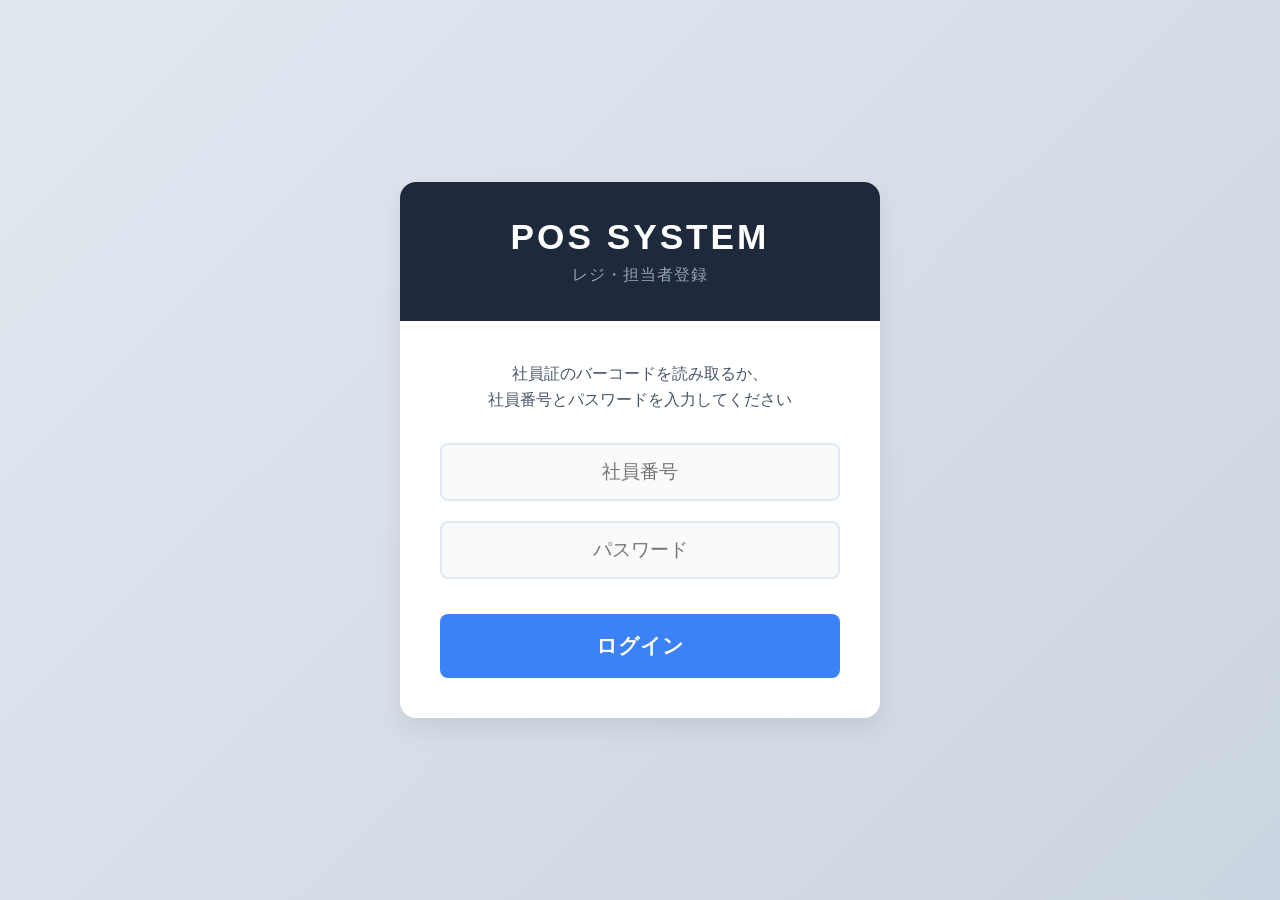
==== index.html @ 3d57c6c1 "レジ試作品" ====
<!DOCTYPE html>
<html lang="ja">
<head>
    <meta charset="UTF-8">
    <meta name="viewport" content="width=device-width, initial-scale=1.0">
    <title>スーパーPOSシステム - 画面遷移版</title>
    <link rel="stylesheet" href="style.css">
</head>
<body>

    <div id="login-screen" class="screen">
        <div class="login-card">
            <div class="login-header">
                <h1 class="brand-title">POS SYSTEM</h1>
                <p class="brand-subtitle">レジ・担当者登録</p>
            </div>
            
            <div class="login-body">
                <p class="login-instruction">
                    社員証のバーコードを読み取るか、<br>
                    社員番号とパスワードを入力してください
                </p>
                
                <div class="input-group">
                    <input type="text" id="emp-id" class="flat-input" placeholder="社員番号" inputmode="email">
                </div>
                <div class="input-group">
                    <input type="password" id="emp-pass" placeholder="パスワード">
                </div>
                
                <button id="btn-login" class="btn-primary">ログイン</button>
            </div>
        </div>
    </div>

    <div id="pos-screen" class="screen hidden">
        
        <header class="customer-display">
            <div class="display-left">
                <div id="clerk-label">担当: ----</div>
                <div id="target-item-name">ｲﾗｯｼｬｲﾏｾ</div>
            </div>
            <div class="display-right">
                <div id="target-item-price"></div>
            </div>
        </header>

        <div class="main-container">
            <aside class="receipt-pane">
                <div class="receipt-list" id="receipt-list">
                    </div>
                <div class="receipt-total">
                    <span class="label">合計(税込)</span>
                    <span class="total-val">¥<span id="total-price">0</span></span>
                </div>
            </aside>

            <main class="operation-panel">
                
                <div class="mode-selector">
                    <button id="btn-mode-single" class="mode-btn active">単品</button>
                    <button id="btn-mode-code" class="mode-btn">コードモード</button>
                </div>

                <div class="view-stack">
                    <div id="view-single" class="view">
                        
                        <div class="category-tabs" id="category-tabs">
                            <button class="cat-btn active" data-category="すべて">すべて</button>
                            <button class="cat-btn" data-category="野菜">野菜</button>
                            <button class="cat-btn" data-category="肉・魚">肉・魚</button>
                            <button class="cat-btn" data-category="飲料">飲料</button>
                            <button class="cat-btn" data-category="その他">その他</button>
                        </div>
                        <div class="item-grid" id="item-grid">
                            </div>
                    </div>

                    <div id="view-code" class="view hidden">
                        <div class="calculator-container">
                            <div class="calc-display" id="calc-display"></div>
                            <div class="numpad">
                                <button class="num">7</button><button class="num">8</button><button class="num">9</button>
                                <button class="num">4</button><button class="num">5</button><button class="num">6</button>
                                <button class="num">1</button><button class="num">2</button><button class="num">3</button>
                                <button class="num">0</button><button class="num">00</button><button id="btn-calc-del">削除</button>
                                <button id="btn-calc-enter" class="calc-enter">入力 / 確定</button>
                            </div>
                        </div>
                    </div>
                </div>

                <div class="bottom-actions">
                    <button id="btn-clear-all" class="danger">全消去</button>
                    <button id="btn-checkout" class="success">会 計</button>
                </div>
            </main>
        </div>
    </div>

    <script src="script.js"></script>
</body>
</html>
---- style.css ----
/* ==============================
   共通カラー・変数設定
   ============================== */
:root {
    --bg-gradient: linear-gradient(135deg, #e2e8f0 0%, #cbd5e1 100%);
    --navy-dark: #1e293b;
    --blue-primary: #3b82f6;
    --blue-hover: #2563eb;
    --text-main: #1e293b;
    --text-muted: #64748b;
    --white: #ffffff;
    --border-color: #e2e8f0;
    --bg-gray: #f8fafc;
    
    /* アクション用カラー */
    --success: #10b981;
    --danger: #ef4444;
    --warning: #f59e0b;
}

/* ==============================
   全体のリセット設定
   ============================== */
* { box-sizing: border-box; margin: 0; padding: 0; }
body { font-family: sans-serif; height: 100vh; overflow: hidden; }
.hidden { display: none !important; }

/* ==============================
   ログイン画面
   ============================== */
#login-screen { 
    display: flex; 
    justify-content: center; 
    align-items: center; 
    background: var(--bg-gradient); 
    height: 100vh;
}

.login-card {
    background: #ffffff;
    width: 100%;
    max-width: 480px;
    border-radius: 16px;
    box-shadow: 0 10px 25px rgba(0, 0, 0, 0.08);
    overflow: hidden;
}

.login-header { background: var(--navy-dark); color: #ffffff; padding: 35px 20px; text-align: center; }
.brand-title { font-size: 2.2rem; font-weight: bold; letter-spacing: 3px; margin: 0; }
.brand-subtitle { font-size: 1rem; color: #94a3b8; margin-top: 8px; letter-spacing: 1px; }

.login-body { padding: 40px; text-align: center; }
.login-instruction { font-size: 1rem; color: #475569; line-height: 1.6; margin-bottom: 30px; }

.input-group { margin-bottom: 20px; }
.input-group input {
    width: 100%;
    padding: 16px 20px;
    font-size: 1.2rem;
    text-align: center;
    background-color: var(--bg-gray);
    border: 2px solid var(--border-color);
    border-radius: 8px;
    outline: none;
    color: var(--text-main);
    transition: all 0.2s ease;
}
.input-group input:focus {
    border-color: var(--blue-primary);
    background-color: #ffffff;
    box-shadow: 0 0 0 3px rgba(59, 130, 246, 0.15);
}

.btn-primary {
    width: 100%;
    padding: 18px;
    margin-top: 15px;
    font-size: 1.3rem;
    font-weight: bold;
    color: #ffffff;
    background-color: var(--blue-primary);
    border: none;
    border-radius: 8px;
    cursor: pointer;
    transition: all 0.2s ease;
}
.btn-primary:hover { background-color: var(--blue-hover); }

/* ==============================
   メインPOS画面（ログイン後の画面）
   ============================== */
#pos-screen {
    background: var(--bg-gradient);
    height: 100vh;
    display: flex;
    flex-direction: column;
}

/* --- 客面表示（ヘッダー） --- */
.customer-display {
    background: #000000; /* 背景を真っ黒に */
    height: 100px; /* 少し高さを出して見やすく */
    padding: 0 30px;
    display: flex;
    align-items: center;
    justify-content: space-between;
    box-shadow: 0 4px 12px rgba(0,0,0,0.1);
    z-index: 10;
    font-family: 'Courier New', monospace; /* レジ特有のデジタルなフォント */
}

/* 左側のエリア（担当者と商品名が縦に並ぶ） */
.display-left {
    display: flex;
    flex-direction: column;
    justify-content: center;
}

#clerk-label { 
    font-size: 1rem; 
    color: #00ff00; /* デジタルな蛍光グリーン */
    margin-bottom: 5px; /* 商品名との隙間 */
}

#target-item-name { 
    color: #00ff00; 
    font-size: 2.2rem; 
    font-weight: bold;
    letter-spacing: 2px;
}

/* 右側のエリア（値段） */
.display-right {
    display: flex;
    align-items: center;
}

#target-item-price { 
    color: #00ff00; 
    font-size: 3rem; /* 値段をさらに大きく強調 */
    font-weight: bold;
    letter-spacing: 2px;
}

/* --- メインレイアウト枠 --- */
.main-container {
    flex: 1;
    display: flex;
    padding: 20px;
    gap: 20px;
    overflow: hidden;
}

/* --- 左：明細エリア --- */
.receipt-pane {
    width: 400px;
    background: var(--white);
    border-radius: 16px;
    box-shadow: 0 4px 20px rgba(0,0,0,0.05);
    display: flex;
    flex-direction: column;
    overflow: hidden;
}
.receipt-list { flex: 1; overflow-y: auto; padding: 20px; }
.receipt-item { border-bottom: 1px solid var(--border-color); padding: 15px 0; }
.receipt-item .top { display: flex; justify-content: space-between; font-weight: bold; font-size: 1.2rem; }
.receipt-item .bottom { display: flex; justify-content: space-between; margin-top: 10px; align-items: center; }
.qty-btn { width: 30px; height: 30px; border-radius: 50%; border: 1px solid #ccc; background: #fff; cursor: pointer; }

.receipt-total { background: var(--bg-gray); padding: 30px 20px; border-top: 2px solid var(--border-color); display: flex; justify-content: space-between; align-items: center; }
.total-val { font-size: 2.2rem; color: var(--danger); font-weight: bold; }

/* --- 右：操作パネルエリア --- */
.operation-panel {
    flex: 1;
    display: flex;
    flex-direction: column;
    gap: 15px;
}

/* タブボタン */
.mode-selector { display: flex; gap: 15px; }
.mode-btn {
    flex: 1;
    padding: 15px;
    font-size: 1.3rem;
    font-weight: bold;
    background: var(--white);
    color: var(--text-main);
    border: 2px solid var(--border-color);
    border-radius: 12px;
    cursor: pointer;
    transition: all 0.2s;
}
.mode-btn.active { background: var(--blue-primary); color: var(--white); border-color: var(--blue-primary); box-shadow: 0 4px 10px rgba(59, 130, 246, 0.3); }

/* 表示切り替え領域 */
.view-stack { flex: 1; position: relative; }
.view { height: 100%; display: flex; flex-direction: column; }

/* 商品グリッド (単品モード) */
.item-grid {
    display: grid;
    grid-template-columns: repeat(4, 1fr);
    grid-template-rows: repeat(4, 1fr);
    gap: 10px;
    height: 100%;
}
.grid-item {
    background: var(--white);
    border: none;
    border-radius: 12px;
    color: var(--text-main);
    font-size: 1.1rem;
    font-weight: bold;
    display: flex;
    align-items: center;
    justify-content: center;
    cursor: pointer;
    box-shadow: 0 2px 8px rgba(0,0,0,0.05);
    transition: all 0.2s;
}
.grid-item:active { background: #e2e8f0; transform: scale(0.96); }

/* 電卓 (コードモード) */
.calculator-container { display: flex; flex-direction: column; align-items: center; justify-content: center; height: 100%; gap: 20px; }
.calc-display { width: 400px; height: 70px; background: var(--white); border: 2px solid var(--blue-primary); border-radius: 12px; font-size: 2.5rem; text-align: right; padding: 0 20px; line-height: 66px; font-family: monospace; color: var(--text-main); }
.numpad { display: grid; grid-template-columns: repeat(3, 100px); gap: 15px; }
.numpad button { height: 80px; font-size: 1.5rem; font-weight: bold; background: var(--white); border: none; border-radius: 12px; cursor: pointer; box-shadow: 0 2px 8px rgba(0,0,0,0.05); transition: transform 0.1s; }
.numpad button:active { transform: scale(0.95); }
.calc-enter { grid-column: span 3; background: var(--success) !important; color: white !important; margin-top: 10px; }

/* フッター（アクションボタン） */
.bottom-actions { display: flex; gap: 15px; margin-top: auto; }
.bottom-actions button { flex: 1; padding: 20px; font-size: 1.5rem; font-weight: bold; border: none; border-radius: 12px; cursor: pointer; }
.danger { background: #fda4af; color: #9f1239; }
.success { background: var(--warning); color: #fff; }

/* ==============================
   商品カテゴリタブ
   ============================== */
.category-tabs {
    display: flex;
    gap: 10px;
    margin-bottom: 15px;
    overflow-x: auto; /* タブが増えても横スクロールできるように */
}

.cat-btn {
    padding: 10px 20px;
    font-size: 1rem;
    font-weight: bold;
    background: var(--white);
    color: var(--text-muted);
    border: 2px solid var(--border-color);
    border-radius: 20px; /* メインタブと区別するため丸みを強く */
    cursor: pointer;
    white-space: nowrap;
    transition: all 0.2s;
}

/* 選択されているタブ */
.cat-btn.active {
    background: var(--navy-dark);
    color: var(--white);
    border-color: var(--navy-dark);
    box-shadow: 0 2px 8px rgba(0,0,0,0.1);
}
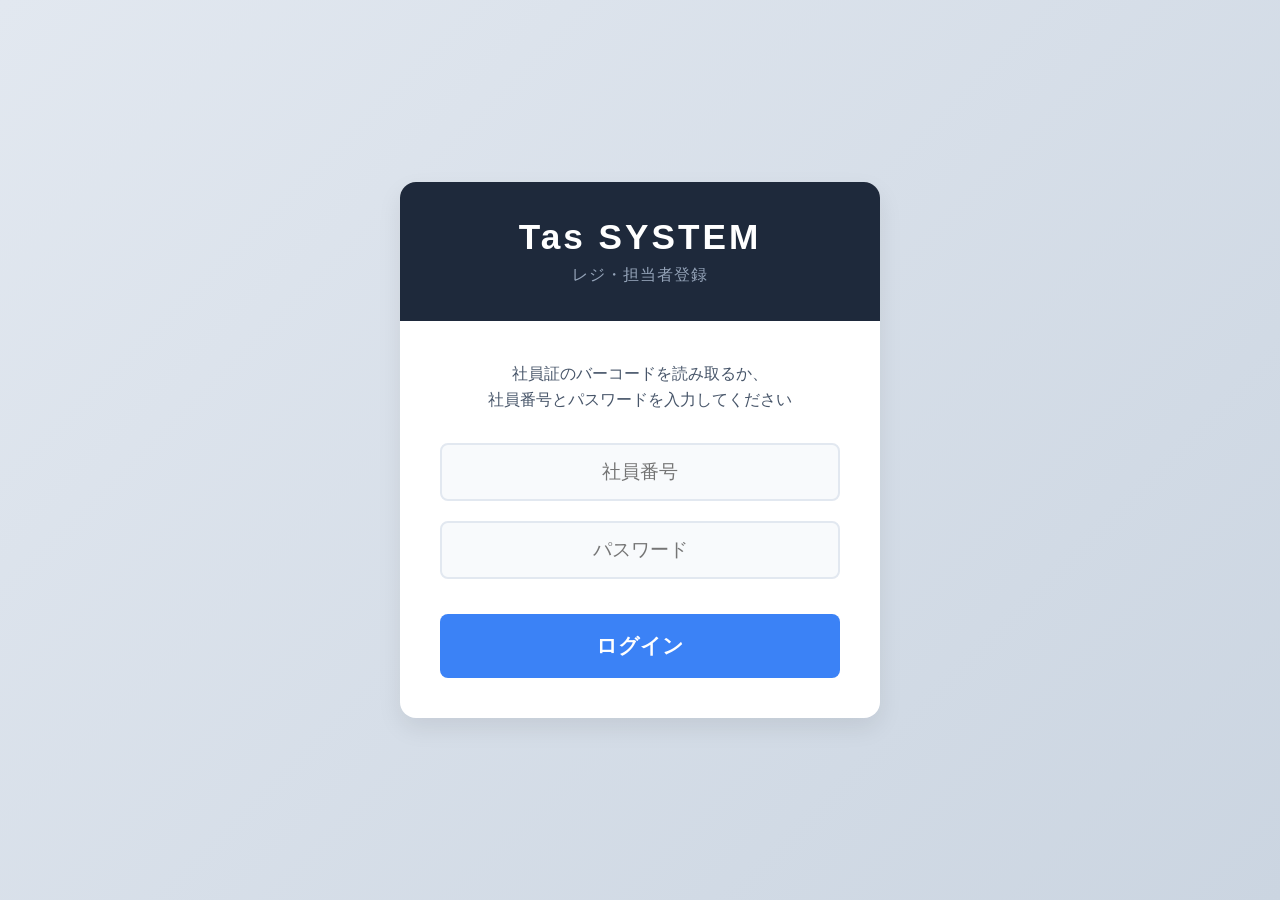
==== commit e3b5cf01: "Add files via upload" ====
--- a/index.html
+++ b/index.html
@@ -3,15 +3,14 @@
 <head>
     <meta charset="UTF-8">
     <meta name="viewport" content="width=device-width, initial-scale=1.0">
-    <title>スーパーPOSシステム - 画面遷移版</title>
+    <title>Tasシステム - ログイン</title>
     <link rel="stylesheet" href="style.css">
 </head>
 <body>
-
     <div id="login-screen" class="screen">
         <div class="login-card">
             <div class="login-header">
-                <h1 class="brand-title">POS SYSTEM</h1>
+                <h1 class="brand-title">Tas SYSTEM</h1>
                 <p class="brand-subtitle">レジ・担当者登録</p>
             </div>
             
@@ -33,71 +32,34 @@
         </div>
     </div>
 
-    <div id="pos-screen" class="screen hidden">
-        
-        <header class="customer-display">
-            <div class="display-left">
-                <div id="clerk-label">担当: ----</div>
-                <div id="target-item-name">ｲﾗｯｼｬｲﾏｾ</div>
-            </div>
-            <div class="display-right">
-                <div id="target-item-price"></div>
-            </div>
-        </header>
+    <script>
+        const btnLogin = document.getElementById('btn-login');
+        const empIdInput = document.getElementById('emp-id');
 
-        <div class="main-container">
-            <aside class="receipt-pane">
-                <div class="receipt-list" id="receipt-list">
-                    </div>
-                <div class="receipt-total">
-                    <span class="label">合計(税込)</span>
-                    <span class="total-val">¥<span id="total-price">0</span></span>
-                </div>
-            </aside>
+        // ログイン処理
+        const login = () => {
+            const id = empIdInput.value || "12345";
+            // 担当者IDをブラウザに保存
+            localStorage.setItem('pos_clerk_id', id);
+            // レジ画面へ遷移
+            window.location.href = 'pos.html';
+        };
 
-            <main class="operation-panel">
-                
-                <div class="mode-selector">
-                    <button id="btn-mode-single" class="mode-btn active">単品</button>
-                    <button id="btn-mode-code" class="mode-btn">コードモード</button>
-                </div>
+        btnLogin.addEventListener('click', login);
 
-                <div class="view-stack">
-                    <div id="view-single" class="view">
-                        
-                        <div class="category-tabs" id="category-tabs">
-                            <button class="cat-btn active" data-category="すべて">すべて</button>
-                            <button class="cat-btn" data-category="野菜">野菜</button>
-                            <button class="cat-btn" data-category="肉・魚">肉・魚</button>
-                            <button class="cat-btn" data-category="飲料">飲料</button>
-                            <button class="cat-btn" data-category="その他">その他</button>
-                        </div>
-                        <div class="item-grid" id="item-grid">
-                            </div>
-                    </div>
+        // Enterキーでログイン
+        document.addEventListener('keydown', (e) => {
+            if (e.key === 'Enter') {
+                login();
+            }
+        });
 
-                    <div id="view-code" class="view hidden">
-                        <div class="calculator-container">
-                            <div class="calc-display" id="calc-display"></div>
-                            <div class="numpad">
-                                <button class="num">7</button><button class="num">8</button><button class="num">9</button>
-                                <button class="num">4</button><button class="num">5</button><button class="num">6</button>
-                                <button class="num">1</button><button class="num">2</button><button class="num">3</button>
-                                <button class="num">0</button><button class="num">00</button><button id="btn-calc-del">削除</button>
-                                <button id="btn-calc-enter" class="calc-enter">入力 / 確定</button>
-                            </div>
-                        </div>
-                    </div>
-                </div>
-
-                <div class="bottom-actions">
-                    <button id="btn-clear-all" class="danger">全消去</button>
-                    <button id="btn-checkout" class="success">会 計</button>
-                </div>
-            </main>
-        </div>
-    </div>
-
-    <script src="script.js"></script>
+        // 全角数字を半角に変換する簡易処理（元のロジックを継承）
+        empIdInput.addEventListener('blur', () => {
+            let val = empIdInput.value;
+            val = val.replace(/[Ａ-Ｚａ-ｚ０-９]/g, s => String.fromCharCode(s.charCodeAt(0) - 0xFEE0));
+            empIdInput.value = val.replace(/[^a-zA-Z0-9]/g, '');
+        });
+    </script>
 </body>
-</html>
+</html>
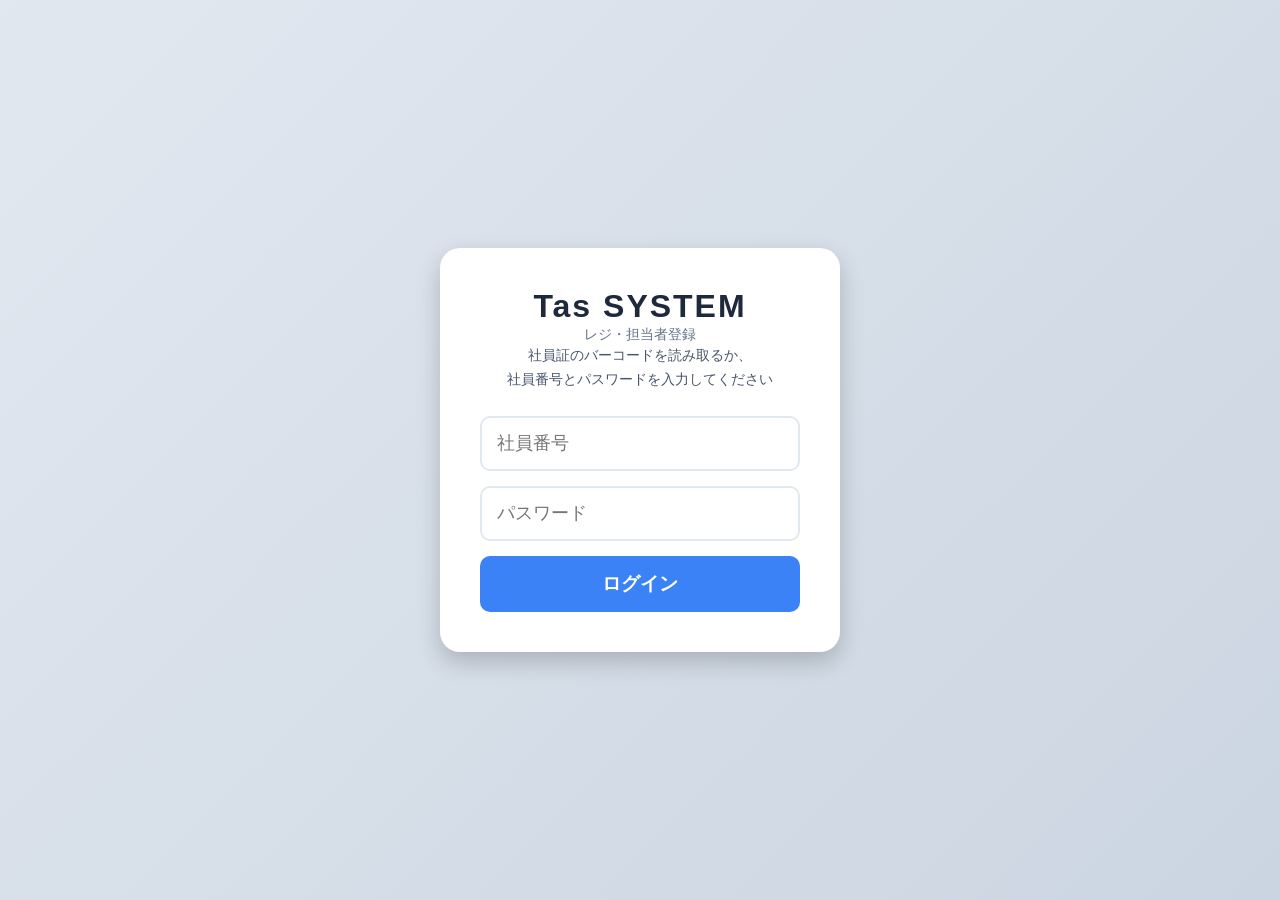
==== commit 4e08e565: "Add files via upload" ====
--- a/index.html
+++ b/index.html
@@ -5,6 +5,7 @@
     <meta name="viewport" content="width=device-width, initial-scale=1.0">
     <title>Tasシステム - ログイン</title>
     <link rel="stylesheet" href="style.css">
+    <link rel="stylesheet" href="style-login.css">
 </head>
 <body>
     <div id="login-screen" class="screen">
@@ -42,7 +43,7 @@
             // 担当者IDをブラウザに保存
             localStorage.setItem('pos_clerk_id', id);
             // レジ画面へ遷移
-            window.location.href = 'pos.html';
+            window.location.href = 'Tas.html';
         };
 
         btnLogin.addEventListener('click', login);
--- a/style.css
+++ b/style.css
@@ -1,268 +1,46 @@
-/* ==============================
-   共通カラー・変数設定
-   ============================== */
+/* style.css (共通設定) */
 :root {
     --bg-gradient: linear-gradient(135deg, #e2e8f0 0%, #cbd5e1 100%);
     --navy-dark: #1e293b;
     --blue-primary: #3b82f6;
-    --blue-hover: #2563eb;
-    --text-main: #1e293b;
-    --text-muted: #64748b;
     --white: #ffffff;
-    --border-color: #e2e8f0;
-    --bg-gray: #f8fafc;
-    
-    /* アクション用カラー */
+    --border-color: #cbd5e1;
     --success: #10b981;
     --danger: #ef4444;
-    --warning: #f59e0b;
 }
 
-/* ==============================
-   全体のリセット設定
-   ============================== */
-* { box-sizing: border-box; margin: 0; padding: 0; }
-body { font-family: sans-serif; height: 100vh; overflow: hidden; }
+* {
+    box-sizing: border-box;
+    margin: 0;
+    padding: 0;
+}
+
+body {
+    font-family: 'Hiragino Kaku Gothic ProN', 'Meiryo', sans-serif;
+    height: 100vh;
+    overflow: hidden;
+    background: var(--bg-gradient);
+}
+
 .hidden { display: none !important; }
 
-/* ==============================
-   ログイン画面
-   ============================== */
-#login-screen { 
-    display: flex; 
-    justify-content: center; 
-    align-items: center; 
-    background: var(--bg-gradient); 
-    height: 100vh;
+/* 共通のレシートリスト構造（レジ・決済両方で使用） */
+.receipt-item {
+    border-bottom: 2px solid #f1f5f9;
+    padding: 20px 15px;
 }
 
-.login-card {
-    background: #ffffff;
-    width: 100%;
-    max-width: 480px;
-    border-radius: 16px;
-    box-shadow: 0 10px 25px rgba(0, 0, 0, 0.08);
-    overflow: hidden;
+.receipt-item .top {
+    display: flex;
+    justify-content: space-between;
+    font-weight: 900;
+    font-size: 1.6rem;
+    margin-bottom: 8px;
 }
 
-.login-header { background: var(--navy-dark); color: #ffffff; padding: 35px 20px; text-align: center; }
-.brand-title { font-size: 2.2rem; font-weight: bold; letter-spacing: 3px; margin: 0; }
-.brand-subtitle { font-size: 1rem; color: #94a3b8; margin-top: 8px; letter-spacing: 1px; }
-
-.login-body { padding: 40px; text-align: center; }
-.login-instruction { font-size: 1rem; color: #475569; line-height: 1.6; margin-bottom: 30px; }
-
-.input-group { margin-bottom: 20px; }
-.input-group input {
-    width: 100%;
-    padding: 16px 20px;
+.receipt-item .bottom {
+    display: flex;
+    justify-content: space-between;
     font-size: 1.2rem;
-    text-align: center;
-    background-color: var(--bg-gray);
-    border: 2px solid var(--border-color);
-    border-radius: 8px;
-    outline: none;
-    color: var(--text-main);
-    transition: all 0.2s ease;
-}
-.input-group input:focus {
-    border-color: var(--blue-primary);
-    background-color: #ffffff;
-    box-shadow: 0 0 0 3px rgba(59, 130, 246, 0.15);
-}
-
-.btn-primary {
-    width: 100%;
-    padding: 18px;
-    margin-top: 15px;
-    font-size: 1.3rem;
-    font-weight: bold;
-    color: #ffffff;
-    background-color: var(--blue-primary);
-    border: none;
-    border-radius: 8px;
-    cursor: pointer;
-    transition: all 0.2s ease;
-}
-.btn-primary:hover { background-color: var(--blue-hover); }
-
-/* ==============================
-   メインPOS画面（ログイン後の画面）
-   ============================== */
-#pos-screen {
-    background: var(--bg-gradient);
-    height: 100vh;
-    display: flex;
-    flex-direction: column;
-}
-
-/* --- 客面表示（ヘッダー） --- */
-.customer-display {
-    background: #000000; /* 背景を真っ黒に */
-    height: 100px; /* 少し高さを出して見やすく */
-    padding: 0 30px;
-    display: flex;
-    align-items: center;
-    justify-content: space-between;
-    box-shadow: 0 4px 12px rgba(0,0,0,0.1);
-    z-index: 10;
-    font-family: 'Courier New', monospace; /* レジ特有のデジタルなフォント */
-}
-
-/* 左側のエリア（担当者と商品名が縦に並ぶ） */
-.display-left {
-    display: flex;
-    flex-direction: column;
-    justify-content: center;
-}
-
-#clerk-label { 
-    font-size: 1rem; 
-    color: #00ff00; /* デジタルな蛍光グリーン */
-    margin-bottom: 5px; /* 商品名との隙間 */
-}
-
-#target-item-name { 
-    color: #00ff00; 
-    font-size: 2.2rem; 
-    font-weight: bold;
-    letter-spacing: 2px;
-}
-
-/* 右側のエリア（値段） */
-.display-right {
-    display: flex;
-    align-items: center;
-}
-
-#target-item-price { 
-    color: #00ff00; 
-    font-size: 3rem; /* 値段をさらに大きく強調 */
-    font-weight: bold;
-    letter-spacing: 2px;
-}
-
-/* --- メインレイアウト枠 --- */
-.main-container {
-    flex: 1;
-    display: flex;
-    padding: 20px;
-    gap: 20px;
-    overflow: hidden;
-}
-
-/* --- 左：明細エリア --- */
-.receipt-pane {
-    width: 400px;
-    background: var(--white);
-    border-radius: 16px;
-    box-shadow: 0 4px 20px rgba(0,0,0,0.05);
-    display: flex;
-    flex-direction: column;
-    overflow: hidden;
-}
-.receipt-list { flex: 1; overflow-y: auto; padding: 20px; }
-.receipt-item { border-bottom: 1px solid var(--border-color); padding: 15px 0; }
-.receipt-item .top { display: flex; justify-content: space-between; font-weight: bold; font-size: 1.2rem; }
-.receipt-item .bottom { display: flex; justify-content: space-between; margin-top: 10px; align-items: center; }
-.qty-btn { width: 30px; height: 30px; border-radius: 50%; border: 1px solid #ccc; background: #fff; cursor: pointer; }
-
-.receipt-total { background: var(--bg-gray); padding: 30px 20px; border-top: 2px solid var(--border-color); display: flex; justify-content: space-between; align-items: center; }
-.total-val { font-size: 2.2rem; color: var(--danger); font-weight: bold; }
-
-/* --- 右：操作パネルエリア --- */
-.operation-panel {
-    flex: 1;
-    display: flex;
-    flex-direction: column;
-    gap: 15px;
-}
-
-/* タブボタン */
-.mode-selector { display: flex; gap: 15px; }
-.mode-btn {
-    flex: 1;
-    padding: 15px;
-    font-size: 1.3rem;
-    font-weight: bold;
-    background: var(--white);
-    color: var(--text-main);
-    border: 2px solid var(--border-color);
-    border-radius: 12px;
-    cursor: pointer;
-    transition: all 0.2s;
-}
-.mode-btn.active { background: var(--blue-primary); color: var(--white); border-color: var(--blue-primary); box-shadow: 0 4px 10px rgba(59, 130, 246, 0.3); }
-
-/* 表示切り替え領域 */
-.view-stack { flex: 1; position: relative; }
-.view { height: 100%; display: flex; flex-direction: column; }
-
-/* 商品グリッド (単品モード) */
-.item-grid {
-    display: grid;
-    grid-template-columns: repeat(4, 1fr);
-    grid-template-rows: repeat(4, 1fr);
-    gap: 10px;
-    height: 100%;
-}
-.grid-item {
-    background: var(--white);
-    border: none;
-    border-radius: 12px;
-    color: var(--text-main);
-    font-size: 1.1rem;
-    font-weight: bold;
-    display: flex;
-    align-items: center;
-    justify-content: center;
-    cursor: pointer;
-    box-shadow: 0 2px 8px rgba(0,0,0,0.05);
-    transition: all 0.2s;
-}
-.grid-item:active { background: #e2e8f0; transform: scale(0.96); }
-
-/* 電卓 (コードモード) */
-.calculator-container { display: flex; flex-direction: column; align-items: center; justify-content: center; height: 100%; gap: 20px; }
-.calc-display { width: 400px; height: 70px; background: var(--white); border: 2px solid var(--blue-primary); border-radius: 12px; font-size: 2.5rem; text-align: right; padding: 0 20px; line-height: 66px; font-family: monospace; color: var(--text-main); }
-.numpad { display: grid; grid-template-columns: repeat(3, 100px); gap: 15px; }
-.numpad button { height: 80px; font-size: 1.5rem; font-weight: bold; background: var(--white); border: none; border-radius: 12px; cursor: pointer; box-shadow: 0 2px 8px rgba(0,0,0,0.05); transition: transform 0.1s; }
-.numpad button:active { transform: scale(0.95); }
-.calc-enter { grid-column: span 3; background: var(--success) !important; color: white !important; margin-top: 10px; }
-
-/* フッター（アクションボタン） */
-.bottom-actions { display: flex; gap: 15px; margin-top: auto; }
-.bottom-actions button { flex: 1; padding: 20px; font-size: 1.5rem; font-weight: bold; border: none; border-radius: 12px; cursor: pointer; }
-.danger { background: #fda4af; color: #9f1239; }
-.success { background: var(--warning); color: #fff; }
-
-/* ==============================
-   商品カテゴリタブ
-   ============================== */
-.category-tabs {
-    display: flex;
-    gap: 10px;
-    margin-bottom: 15px;
-    overflow-x: auto; /* タブが増えても横スクロールできるように */
-}
-
-.cat-btn {
-    padding: 10px 20px;
-    font-size: 1rem;
-    font-weight: bold;
-    background: var(--white);
-    color: var(--text-muted);
-    border: 2px solid var(--border-color);
-    border-radius: 20px; /* メインタブと区別するため丸みを強く */
-    cursor: pointer;
-    white-space: nowrap;
-    transition: all 0.2s;
-}
-
-/* 選択されているタブ */
-.cat-btn.active {
-    background: var(--navy-dark);
-    color: var(--white);
-    border-color: var(--navy-dark);
-    box-shadow: 0 2px 8px rgba(0,0,0,0.1);
-}
+    color: #334155;
+}
--- a/style-login.css
+++ b/style-login.css
@@ -0,0 +1,47 @@
+/* style-login.css */
+#login-screen {
+    height: 100vh;
+    display: flex;
+    align-items: center;
+    justify-content: center;
+}
+
+.login-card {
+    background: var(--white);
+    padding: 40px;
+    border-radius: 20px;
+    box-shadow: 0 10px 25px rgba(0,0,0,0.2);
+    width: 100%;
+    max-width: 400px;
+    text-align: center;
+}
+
+.brand-title {
+    font-size: 2rem;
+    color: var(--navy-dark);
+    letter-spacing: 2px;
+}
+
+.brand-subtitle { color: #64748b; font-size: 0.9rem; }
+.login-instruction { font-size: 0.9rem; line-height: 1.6; margin-bottom: 25px; color: #475569; }
+
+.input-group { margin-bottom: 15px; }
+.input-group input {
+    width: 100%;
+    padding: 15px;
+    border: 2px solid #e2e8f0;
+    border-radius: 10px;
+    font-size: 1.1rem;
+}
+
+.btn-primary {
+    width: 100%;
+    padding: 15px;
+    background: var(--blue-primary);
+    color: white;
+    border: none;
+    border-radius: 10px;
+    font-size: 1.2rem;
+    font-weight: bold;
+    cursor: pointer;
+}
